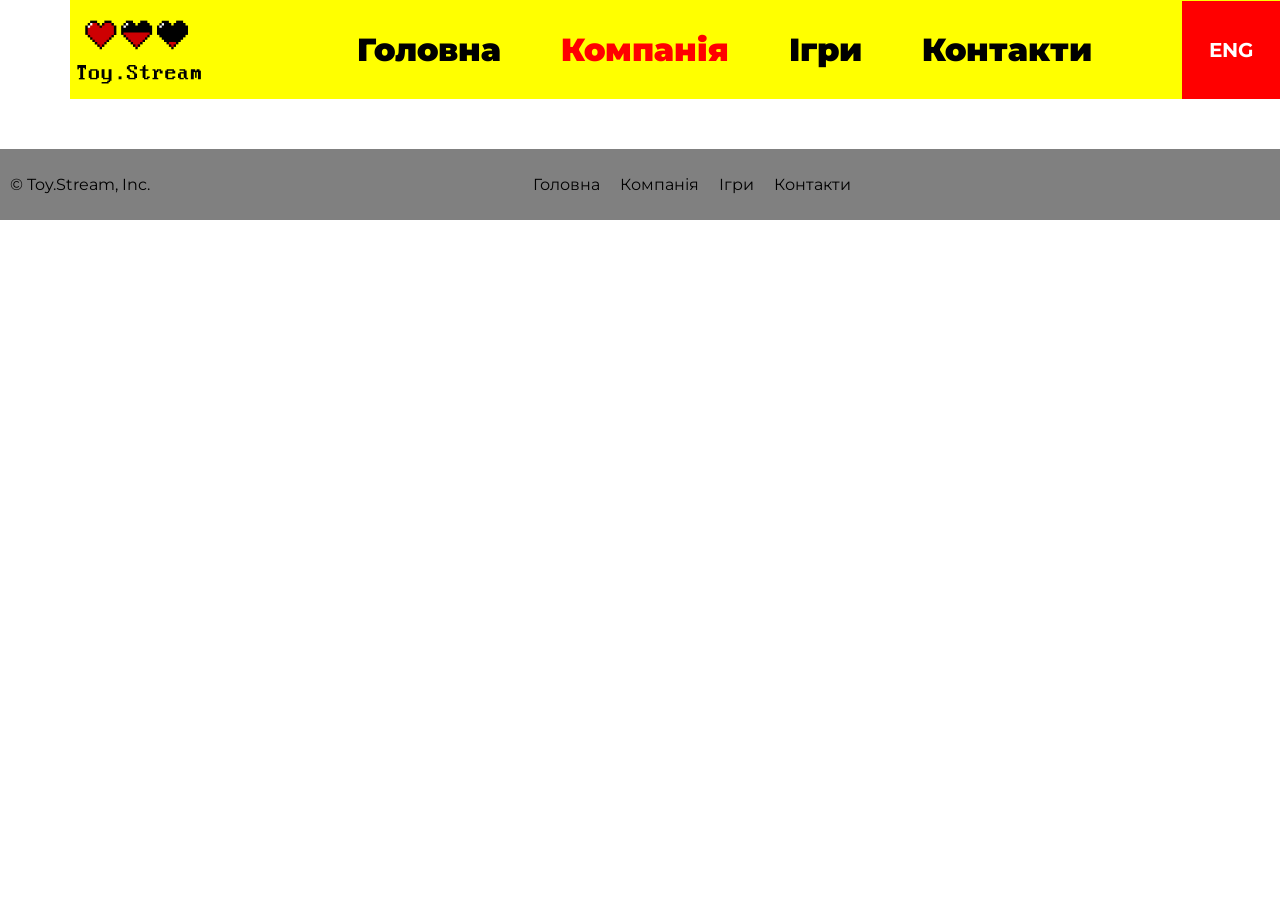
==== pages/about.html @ 73fa8350 "adding pages, main and unicorns" ====
<!DOCTYPE html>
<html lang="en">
<head>
    <meta charset="UTF-8">
    <meta name="viewport" content="width=device-width, initial-scale=1.0">
    <title>Toys.Stream</title>
    <link rel="preconnect" href="https://fonts.googleapis.com">
    <link rel="preconnect" href="https://fonts.gstatic.com" crossorigin>
    <link href="https://fonts.googleapis.com/css2?family=Montserrat:ital,wght@0,100..900;1,100..900&family=Roboto+Condensed:ital,wght@0,100..900;1,100..900&display=swap" rel="stylesheet">
    <link href="https://fonts.googleapis.com/css2?family=Montserrat:ital,wght@0,100..900;1,100..900&family=Roboto+Condensed:ital,wght@0,100..900;1,100..900&family=Roboto:ital,wght@0,100..900;1,100..900&display=swap" rel="stylesheet">
    <link rel="stylesheet" href="../style.css">
    <link rel="stylesheet" href="..//assets/css/header.css">
    <link rel="stylesheet" href="../assets/css/footer.css">
</head>
<body>
    <div class="wrapper">
        <header class="header">
            <div class="burger"></div>
            <a href="#" class="logo"></a>
            <ul class="menu">
                <li><a  href="../index.html">Головна</a></li>
                <li><a class="active" href="#">Компанія</a></li>
                <li><a href="./games.html">Ігри</a></li>
                <li><a href="./contact.html">Контакти</a></li>
            </ul>
            <div class="lang">eng</div>
        </header>
    </div>
    <footer class="footer">
        <p>&copy; Toy.Stream, Inc.</p>
        <ul class="footer-menu">
            <li><a href="../index.html">Головна</a></li>
            <li><a href="#">Компанія</a></li>
            <li><a href="./games.html">Ігри</a></li>
            <li><a href="./contact.html">Контакти</a></li>
        </ul>
        <ul class="footer-social">
            <li><a href=""><img src="./assets/icons/Pintrest.png" alt=""></a></li>
            <li><a href=""><img src="./assets/icons/Behance.png" alt=""></a></li>
            <li><a href=""><img src="./assets/icons/Dribbble.png" alt=""></a></li>
            <li><a href=""><img src="./assets/icons/Snapchat.png" alt=""></a></li>
            <li><a href=""><img src="./assets/icons/Linkedin.png" alt=""></a></li>
            <li><a href=""><img src="./assets/icons/Facebook.png" alt=""></a></li>
        </ul>
    </footer>
</body>
</html>
---- style.css ----
*{
    box-sizing: border-box;
}
body{
    margin: 0;
    font-family: Montserrat, sans-serif;
}
a{
    color: inherit;
    text-decoration: none;
}
ul{
    list-style: none;
    margin: 0;
    padding: 0;
}
h1, h2{
    font-family: Roboto, sans-serif;
}
.wrapper{
    background-image: linear-gradient(90deg, white 70px, yellow 70px);
    margin-bottom: 50px;
}

@media screen and (min-width:768px) {
    .wrapper{
        background-image: '';
    }
}
---- assets/css/header.css ----
.header{
    display: flex;
    justify-content: space-between;
    align-items: center;
    padding-left: 15px;
}
.burger{
    width: 34px;
    height: 29px;
    background-image: url(../icons/burger-menu.svg);
    background-repeat: no-repeat;
}
.logo{
    display: block;
    width: 135px;
    height: 75px;
    background-image: url(../images/logo.png);
    background-repeat: no-repeat;
}
.lang{
    width: 98px;
    height: 98px;
    background-color: red;
    color: white;
    text-align: center;
    line-height: 98px;
    font-size: 20px;
    text-transform: uppercase;
    font-weight: bold;
}
.burger,
.logo,
.lang{
    position: relative;
    z-index: 99;
}
.menu{
    display: none;
    flex-direction: column;
    align-self: flex-start;
    list-style: none;
    position: fixed;
    background-color: #ffffff99;
    top: 0;
    left: 0;
    width: 100%;
    height: 100%;
    margin: 0;
    padding-top: 120px;
}
.menu a{
    display: inline-block;
    padding: 30px;
    text-transform: uppercase;
    font-weight: 900;
    font-size: 32px;
    font-family: Roboto, sans-serif;
}
.burger:hover~.menu{
    display: flex;
    background-repeat:no-repeat;
}
.burger:hover{
    background-image: url(../icons/x.png);
}

@media screen and (min-width:768px) {
    .logo{
        margin-right: auto;
        margin-left: 56px;
    }
}
@media screen and (min-width:1200px) {
    .burger{
        display: none;
    }
    .menu{
        display: flex;
        flex-direction: row;
        list-style: none;
        color: black;
        font-size: 20px;
        font-weight: 600;
        margin-right: 60px;
        position: static;
        background-color: transparent;
        width: auto;
        height: auto;
        padding-top: 0px;
    }
    .menu a{
        display: inline-block;
        padding: 30px;
        text-transform: none;
        font-weight: 900;
        font-size: 32px;
        font-family: Montserrat, sans-serif;
    }
    .active{
        color: red;
    }
}
---- assets/css/footer.css ----
.footer{
    background-color: gray;
    display: flex;
    justify-content: space-between;
    align-items: center;
    padding: 10px;
}
.footer-social{
    display: flex;
}
.footer-menu{
    display: none;
}
.footer-menu a{
    padding: 10px;
}
.footer-social a{
    padding: 3px;
}
@media screen and (min-width:768px){
    .footer-menu{
        display: flex;
    }
}
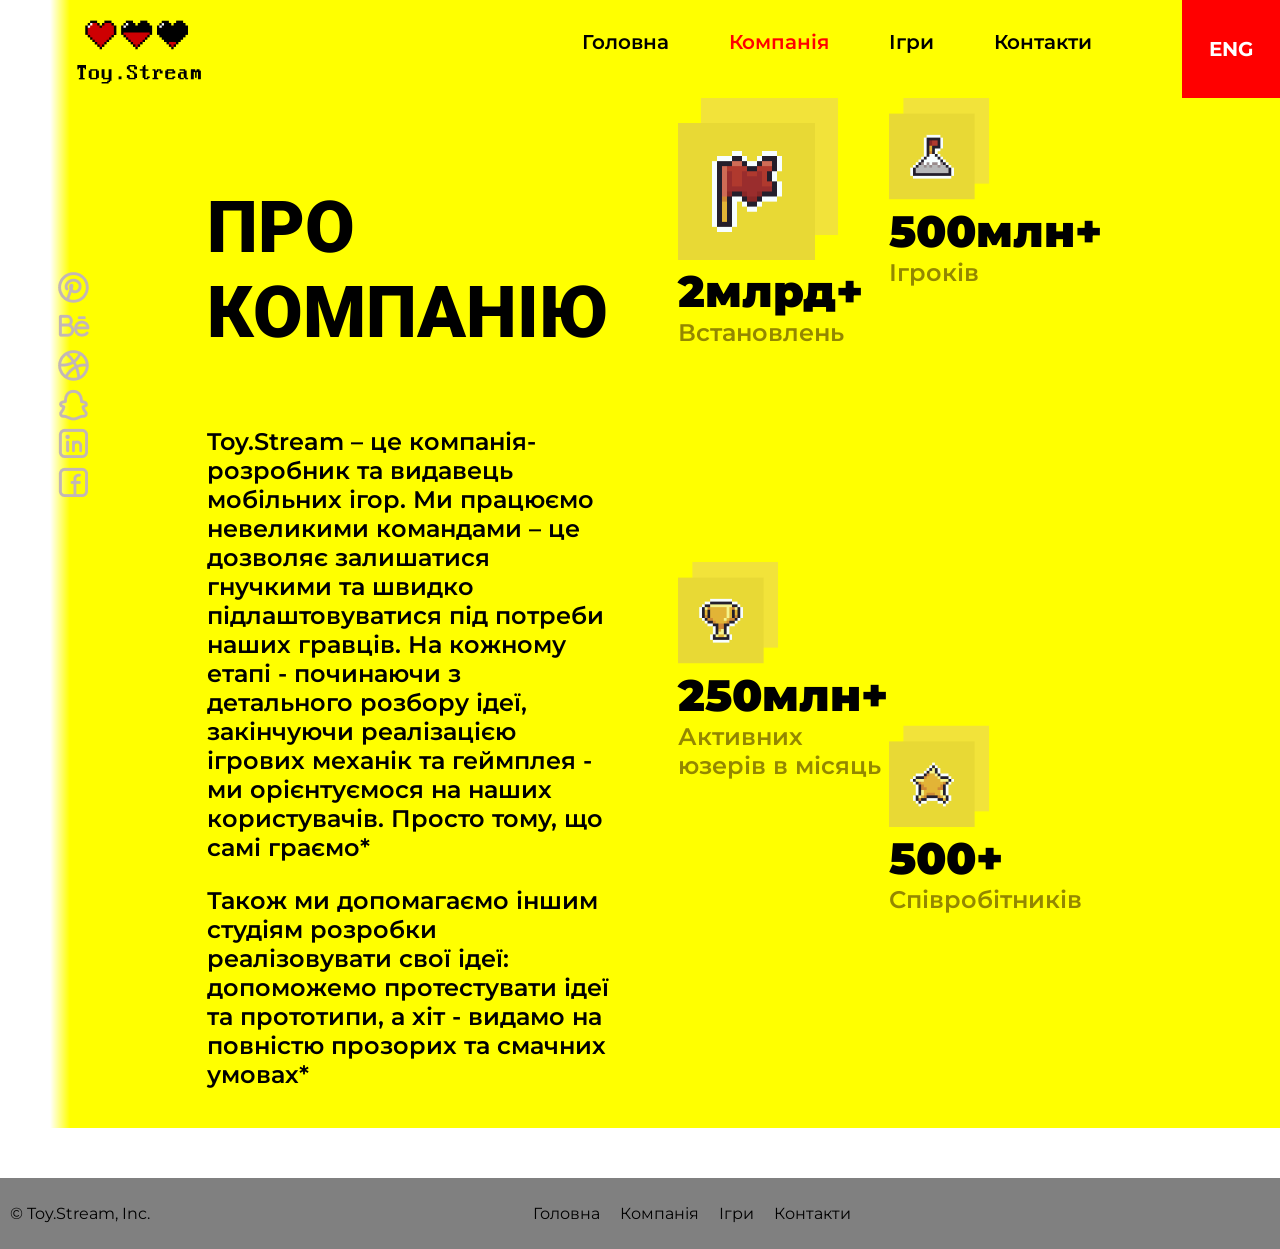
==== commit dffd383a: "adding about" ====
--- a/pages/about.html
+++ b/pages/about.html
@@ -11,6 +11,7 @@
     <link rel="stylesheet" href="../style.css">
     <link rel="stylesheet" href="..//assets/css/header.css">
     <link rel="stylesheet" href="../assets/css/footer.css">
+    <link rel="stylesheet" href="../assets/css/about.css">
 </head>
 <body>
     <div class="wrapper">
@@ -25,7 +26,59 @@
             </ul>
             <div class="lang">eng</div>
         </header>
+        <section class="about-company">
+            <ul class="main-social">
+                <li><a href=""><img src="../assets/icons/Pintrest.png" alt=""></a></li>
+                <li><a href=""><img src="../assets/icons/Behance.png" alt=""></a></li>
+                <li><a href=""><img src="../assets/icons/Dribbble.png" alt=""></a></li>
+                <li><a href=""><img src="../assets/icons/Snapchat.png" alt=""></a></li>
+                <li><a href=""><img src="../assets/icons/Linkedin.png" alt=""></a></li>
+                <li><a href=""><img src="../assets/icons/Facebook.png" alt=""></a></li>
+            </ul>
+            <article class="about-article">
+                <h1 class="title">про компанію</h1>
+                <p>Toy.Stream – це компанія-розробник та видавець мобільних ігор. Ми працюємо невеликими командами – це дозволяє залишатися гнучкими та швидко підлаштовуватися під потреби наших гравців. На кожному етапі - починаючи з детального розбору ідеї, закінчуючи реалізацією ігрових механік та геймплея - ми орієнтуємося на наших користувачів. Просто тому, що самі граємо* </p>
+                <p>Також ми допомагаємо іншим студіям розробки реалізовувати свої ідеї: допоможемо протестувати ідеї та прототипи, а хіт - видамо на повністю прозорих та смачних умовах*</p>
+            </article>
+            <div class="achievs">
+                <figura class="achive">
+                    <picture>
+                        <source srcset="./../assets/icons/flag-icon.png" media="(min-width:768px)">
+                        <img src="../assets/icons/lil-icons/lil-flag.png" alt="flag">
+                    </picture>
+                    <figcaption>
+                        <h3>2млрд+</h3>
+                        <p>Встановлень</p>
+                    </figcaption>
+                </figura>
+                <figura class="achive">
+                    <source srcset="./../assets/icons/mount.png" media="(min-width:768px)">
+                        <img src="../assets/icons/lil-icons/lil-mount.png" alt="mountain">
+                    <figcaption>
+                        <h3>500млн+</h3>
+                        <p>Ігроків</p>
+                    </figcaption>
+                </figura>
+                <figura class="achive">
+                    <source srcset="./../assets/icons/trophy.png" media="(min-width:768px)">
+                        <img src="../assets/icons/lil-icons/lil-trophy.png" alt="trophy">
+                    <figcaption>
+                        <h3>250млн+</h3>
+                        <p>Активних юзерів в місяць</p>
+                    </figcaption>
+                </figura>
+                <figura class="achive">
+                    <source srcset="./../assets/icons/star.png" media="(min-width:768px)">
+                        <img src="../assets/icons/lil-icons/lil-star.png" alt="star">
+                    <figcaption>
+                        <h3>500+</h3>
+                        <p>Співробітників</p>
+                    </figcaption>
+                </figura>
+            </div>
+        </section>
     </div>
+    <section class="our-team"></section>
     <footer class="footer">
         <p>&copy; Toy.Stream, Inc.</p>
         <ul class="footer-menu">
--- a/style.css
+++ b/style.css
@@ -22,8 +22,8 @@
     margin-bottom: 50px;
 }
 
-@media screen and (min-width:768px) {
+@media screen and (min-width:1200px) {
     .wrapper{
-        background-image: '';
+        background-image: linear-gradient(90deg, white 250px, yellow 250px);
     }
 }
--- a/assets/css/header.css
+++ b/assets/css/header.css
@@ -58,7 +58,6 @@
 }
 .burger:hover~.menu{
     display: flex;
-    background-repeat:no-repeat;
 }
 .burger:hover{
     background-image: url(../icons/x.png);
@@ -79,8 +78,8 @@
         flex-direction: row;
         list-style: none;
         color: black;
-        font-size: 20px;
-        font-weight: 600;
+        /* font-size: 20px; */
+        /* font-weight: 600; */
         margin-right: 60px;
         position: static;
         background-color: transparent;
@@ -92,8 +91,8 @@
         display: inline-block;
         padding: 30px;
         text-transform: none;
-        font-weight: 900;
-        font-size: 32px;
+        font-weight: 600;
+        font-size: 20px;
         font-family: Montserrat, sans-serif;
     }
     .active{
--- a/assets/css/about.css
+++ b/assets/css/about.css
@@ -0,0 +1,83 @@
+body{
+    overflow-x: hidden;
+}
+.main-social{
+    display: none;
+}
+.about-company{
+    display: flex;
+    flex-direction: column;
+}
+.about-article{
+    padding: 15px;
+    font-size: 16px;
+    font-weight: 600;
+}
+.title{
+    font-size: 32px;
+    font-weight: 900;
+    text-transform: uppercase;
+}
+.achievs{
+    display: flex;
+    flex-wrap: wrap;
+}
+
+.achive{
+    width: 30%;
+}
+.achive h3{
+    font-size: 24px;
+    font-weight: 900;
+    margin: 0;
+}
+.achive p{
+    color: #938700;
+    font-weight: 600;
+    margin: 0;
+}
+
+@media screen and (min-width:768px) {
+    .about-company{
+        width: 70%;
+        margin: auto;
+    }
+    .title{
+        font-size: 72px;
+    }
+    .about-article{
+        font-size: 24px;
+    }
+    .achive{
+        width: 35%;
+    }
+    .achive h3{
+        font-size: 44px;
+        font-weight: 900;
+    }
+    .achive p{
+        font-size: 24px;
+    }
+}
+@media screen and (min-width:1200px) {
+    .wrapper{
+        background-image: linear-gradient(90deg, white 50px, yellow 70px);
+        margin-bottom: 50px;
+    }
+    .about-company{
+        width: 85%;
+        margin-left: 15%;
+        flex-direction: row;
+    }
+    .about-article{
+        width: 50%;
+        margin-right: 5%;
+    }
+    .main-social{
+        display: flex;
+        flex-direction: column;
+        position: fixed;
+        left: 56px;
+        top: 30%;
+    }
+}
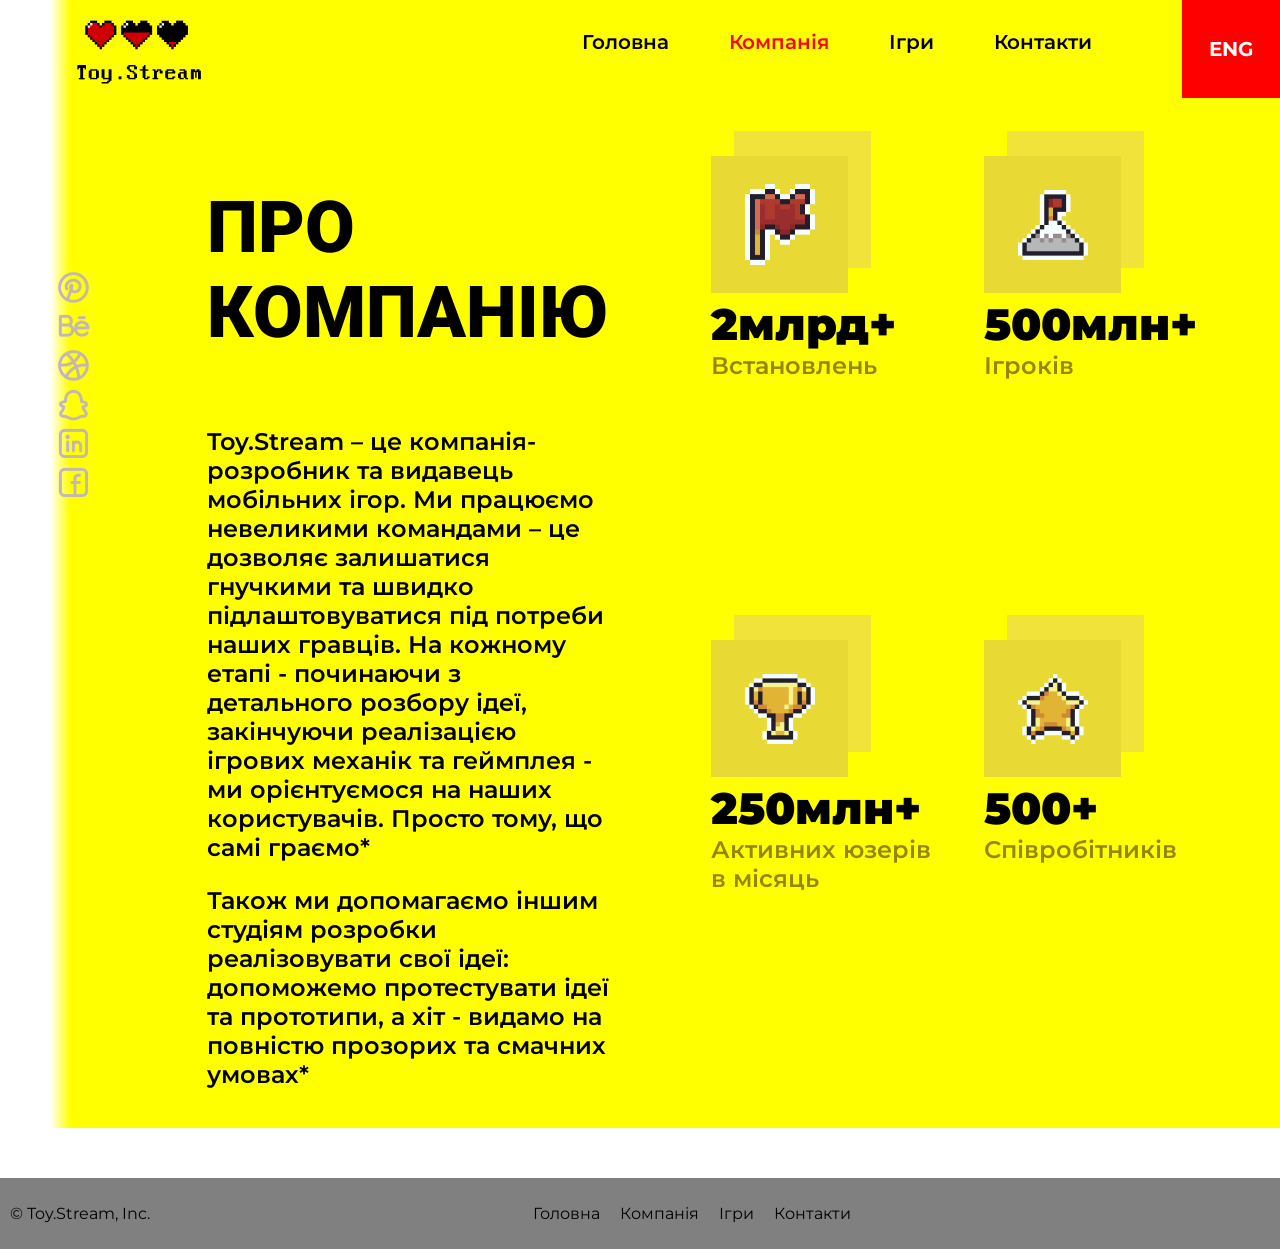
==== commit 2c0e45ba: "game" ====
--- a/pages/about.html
+++ b/pages/about.html
@@ -1,100 +1,168 @@
 <!DOCTYPE html>
 <html lang="en">
-<head>
-    <meta charset="UTF-8">
-    <meta name="viewport" content="width=device-width, initial-scale=1.0">
+  <head>
+    <meta charset="UTF-8" />
+    <meta name="viewport" content="width=device-width, initial-scale=1.0" />
     <title>Toys.Stream</title>
-    <link rel="preconnect" href="https://fonts.googleapis.com">
-    <link rel="preconnect" href="https://fonts.gstatic.com" crossorigin>
-    <link href="https://fonts.googleapis.com/css2?family=Montserrat:ital,wght@0,100..900;1,100..900&family=Roboto+Condensed:ital,wght@0,100..900;1,100..900&display=swap" rel="stylesheet">
-    <link href="https://fonts.googleapis.com/css2?family=Montserrat:ital,wght@0,100..900;1,100..900&family=Roboto+Condensed:ital,wght@0,100..900;1,100..900&family=Roboto:ital,wght@0,100..900;1,100..900&display=swap" rel="stylesheet">
-    <link rel="stylesheet" href="../style.css">
-    <link rel="stylesheet" href="..//assets/css/header.css">
-    <link rel="stylesheet" href="../assets/css/footer.css">
-    <link rel="stylesheet" href="../assets/css/about.css">
-</head>
-<body>
+    <link rel="preconnect" href="https://fonts.googleapis.com" />
+    <link rel="preconnect" href="https://fonts.gstatic.com" crossorigin />
+    <link
+      href="https://fonts.googleapis.com/css2?family=Montserrat:ital,wght@0,100..900;1,100..900&family=Roboto+Condensed:ital,wght@0,100..900;1,100..900&display=swap"
+      rel="stylesheet"
+    />
+    <link
+      href="https://fonts.googleapis.com/css2?family=Montserrat:ital,wght@0,100..900;1,100..900&family=Roboto+Condensed:ital,wght@0,100..900;1,100..900&family=Roboto:ital,wght@0,100..900;1,100..900&display=swap"
+      rel="stylesheet"
+    />
+    <link rel="stylesheet" href="../style.css" />
+    <link rel="stylesheet" href="..//assets/css/header.css" />
+    <link rel="stylesheet" href="../assets/css/footer.css" />
+    <link rel="stylesheet" href="../assets/css/about.css" />
+  </head>
+  <body>
     <div class="wrapper">
-        <header class="header">
-            <div class="burger"></div>
-            <a href="#" class="logo"></a>
-            <ul class="menu">
-                <li><a  href="../index.html">Головна</a></li>
-                <li><a class="active" href="#">Компанія</a></li>
-                <li><a href="./games.html">Ігри</a></li>
-                <li><a href="./contact.html">Контакти</a></li>
-            </ul>
-            <div class="lang">eng</div>
-        </header>
-        <section class="about-company">
-            <ul class="main-social">
-                <li><a href=""><img src="../assets/icons/Pintrest.png" alt=""></a></li>
-                <li><a href=""><img src="../assets/icons/Behance.png" alt=""></a></li>
-                <li><a href=""><img src="../assets/icons/Dribbble.png" alt=""></a></li>
-                <li><a href=""><img src="../assets/icons/Snapchat.png" alt=""></a></li>
-                <li><a href=""><img src="../assets/icons/Linkedin.png" alt=""></a></li>
-                <li><a href=""><img src="../assets/icons/Facebook.png" alt=""></a></li>
-            </ul>
-            <article class="about-article">
-                <h1 class="title">про компанію</h1>
-                <p>Toy.Stream – це компанія-розробник та видавець мобільних ігор. Ми працюємо невеликими командами – це дозволяє залишатися гнучкими та швидко підлаштовуватися під потреби наших гравців. На кожному етапі - починаючи з детального розбору ідеї, закінчуючи реалізацією ігрових механік та геймплея - ми орієнтуємося на наших користувачів. Просто тому, що самі граємо* </p>
-                <p>Також ми допомагаємо іншим студіям розробки реалізовувати свої ідеї: допоможемо протестувати ідеї та прототипи, а хіт - видамо на повністю прозорих та смачних умовах*</p>
-            </article>
-            <div class="achievs">
-                <figura class="achive">
-                    <picture>
-                        <source srcset="./../assets/icons/flag-icon.png" media="(min-width:768px)">
-                        <img src="../assets/icons/lil-icons/lil-flag.png" alt="flag">
-                    </picture>
-                    <figcaption>
-                        <h3>2млрд+</h3>
-                        <p>Встановлень</p>
-                    </figcaption>
-                </figura>
-                <figura class="achive">
-                    <source srcset="./../assets/icons/mount.png" media="(min-width:768px)">
-                        <img src="../assets/icons/lil-icons/lil-mount.png" alt="mountain">
-                    <figcaption>
-                        <h3>500млн+</h3>
-                        <p>Ігроків</p>
-                    </figcaption>
-                </figura>
-                <figura class="achive">
-                    <source srcset="./../assets/icons/trophy.png" media="(min-width:768px)">
-                        <img src="../assets/icons/lil-icons/lil-trophy.png" alt="trophy">
-                    <figcaption>
-                        <h3>250млн+</h3>
-                        <p>Активних юзерів в місяць</p>
-                    </figcaption>
-                </figura>
-                <figura class="achive">
-                    <source srcset="./../assets/icons/star.png" media="(min-width:768px)">
-                        <img src="../assets/icons/lil-icons/lil-star.png" alt="star">
-                    <figcaption>
-                        <h3>500+</h3>
-                        <p>Співробітників</p>
-                    </figcaption>
-                </figura>
-            </div>
-        </section>
+      <header class="header">
+        <div class="burger"></div>
+        <a href="#" class="logo"></a>
+        <ul class="menu">
+          <li><a href="../index.html">Головна</a></li>
+          <li><a class="active" href="#">Компанія</a></li>
+          <li><a href="./games.html">Ігри</a></li>
+          <li><a href="./contact.html">Контакти</a></li>
+        </ul>
+        <div class="lang">eng</div>
+      </header>
+      <section class="about-company">
+        <ul class="main-social">
+          <li>
+            <a href=""><img src="../assets/icons/Pintrest.png" alt="" /></a>
+          </li>
+          <li>
+            <a href=""><img src="../assets/icons/Behance.png" alt="" /></a>
+          </li>
+          <li>
+            <a href=""><img src="../assets/icons/Dribbble.png" alt="" /></a>
+          </li>
+          <li>
+            <a href=""><img src="../assets/icons/Snapchat.png" alt="" /></a>
+          </li>
+          <li>
+            <a href=""><img src="../assets/icons/Linkedin.png" alt="" /></a>
+          </li>
+          <li>
+            <a href=""><img src="../assets/icons/Facebook.png" alt="" /></a>
+          </li>
+        </ul>
+        <article class="about-article">
+          <h1 class="title">про компанію</h1>
+          <p>
+            Toy.Stream – це компанія-розробник та видавець мобільних ігор. Ми
+            працюємо невеликими командами – це дозволяє залишатися гнучкими та
+            швидко підлаштовуватися під потреби наших гравців. На кожному етапі
+            - починаючи з детального розбору ідеї, закінчуючи реалізацією
+            ігрових механік та геймплея - ми орієнтуємося на наших користувачів.
+            Просто тому, що самі граємо*
+          </p>
+          <p>
+            Також ми допомагаємо іншим студіям розробки реалізовувати свої ідеї:
+            допоможемо протестувати ідеї та прототипи, а хіт - видамо на
+            повністю прозорих та смачних умовах*
+          </p>
+        </article>
+        <div class="achievs">
+          <figura class="achive">
+            <picture>
+              <source
+                srcset="./../assets/icons/flag-icon.png"
+                media="(min-width:768px)"
+              />
+              <img src="../assets/icons/lil-icons/lil-flag.png" alt="flag" />
+            </picture>
+            <figcaption>
+              <h3>2млрд+</h3>
+              <p>Встановлень</p>
+            </figcaption>
+          </figura>
+          <figura class="achive">
+            <picture>
+              <source
+                srcset="./../assets/icons/mount.png"
+                media="(min-width:768px)"
+              />
+              <img
+                src="../assets/icons/lil-icons/lil-mount.png"
+                alt="mountain"
+              />
+            </picture>
+
+            <figcaption>
+              <h3>500млн+</h3>
+              <p>Ігроків</p>
+            </figcaption>
+          </figura>
+          <figura class="achive">
+            <picture>
+              <source
+                srcset="./../assets/icons/trophy.png"
+                media="(min-width:768px)"
+              />
+              <img
+                src="../assets/icons/lil-icons/lil-trophy.png"
+                alt="trophy"
+              />
+            </picture>
+
+            <figcaption>
+              <h3>250млн+</h3>
+              <p>Активних юзерів в місяць</p>
+            </figcaption>
+          </figura>
+          <figura class="achive">
+            <picture>
+              <source
+                srcset="./../assets/icons/star.png"
+                media="(min-width:768px)"
+              />
+              <img src="../assets/icons/lil-icons/lil-star.png" alt="star" />
+            </picture>
+
+            <figcaption>
+              <h3>500+</h3>
+              <p>Співробітників</p>
+            </figcaption>
+          </figura>
+        </div>
+      </section>
     </div>
     <section class="our-team"></section>
     <footer class="footer">
-        <p>&copy; Toy.Stream, Inc.</p>
-        <ul class="footer-menu">
-            <li><a href="../index.html">Головна</a></li>
-            <li><a href="#">Компанія</a></li>
-            <li><a href="./games.html">Ігри</a></li>
-            <li><a href="./contact.html">Контакти</a></li>
-        </ul>
-        <ul class="footer-social">
-            <li><a href=""><img src="./assets/icons/Pintrest.png" alt=""></a></li>
-            <li><a href=""><img src="./assets/icons/Behance.png" alt=""></a></li>
-            <li><a href=""><img src="./assets/icons/Dribbble.png" alt=""></a></li>
-            <li><a href=""><img src="./assets/icons/Snapchat.png" alt=""></a></li>
-            <li><a href=""><img src="./assets/icons/Linkedin.png" alt=""></a></li>
-            <li><a href=""><img src="./assets/icons/Facebook.png" alt=""></a></li>
-        </ul>
+      <p>&copy; Toy.Stream, Inc.</p>
+      <ul class="footer-menu">
+        <li><a href="../index.html">Головна</a></li>
+        <li><a href="#">Компанія</a></li>
+        <li><a href="./games.html">Ігри</a></li>
+        <li><a href="./contact.html">Контакти</a></li>
+      </ul>
+      <ul class="footer-social">
+        <li>
+          <a href=""><img src="./assets/icons/Pintrest.png" alt="" /></a>
+        </li>
+        <li>
+          <a href=""><img src="./assets/icons/Behance.png" alt="" /></a>
+        </li>
+        <li>
+          <a href=""><img src="./assets/icons/Dribbble.png" alt="" /></a>
+        </li>
+        <li>
+          <a href=""><img src="./assets/icons/Snapchat.png" alt="" /></a>
+        </li>
+        <li>
+          <a href=""><img src="./assets/icons/Linkedin.png" alt="" /></a>
+        </li>
+        <li>
+          <a href=""><img src="./assets/icons/Facebook.png" alt="" /></a>
+        </li>
+      </ul>
     </footer>
-</body>
-</html>+  </body>
+</html>
--- a/style.css
+++ b/style.css
@@ -14,6 +14,9 @@
     margin: 0;
     padding: 0;
 }
+h1{
+    text-transform: uppercase;
+}
 h1, h2{
     font-family: Roboto, sans-serif;
 }
@@ -26,4 +29,4 @@
     .wrapper{
         background-image: linear-gradient(90deg, white 250px, yellow 250px);
     }
-}+}
--- a/assets/css/about.css
+++ b/assets/css/about.css
@@ -21,10 +21,12 @@
 .achievs{
     display: flex;
     flex-wrap: wrap;
+    gap: 2em;
+    padding: 3%;
 }
 
 .achive{
-    width: 30%;
+    width: 40%;
 }
 .achive h3{
     font-size: 24px;
@@ -49,7 +51,7 @@
         font-size: 24px;
     }
     .achive{
-        width: 35%;
+        width: 45%;
     }
     .achive h3{
         font-size: 44px;
